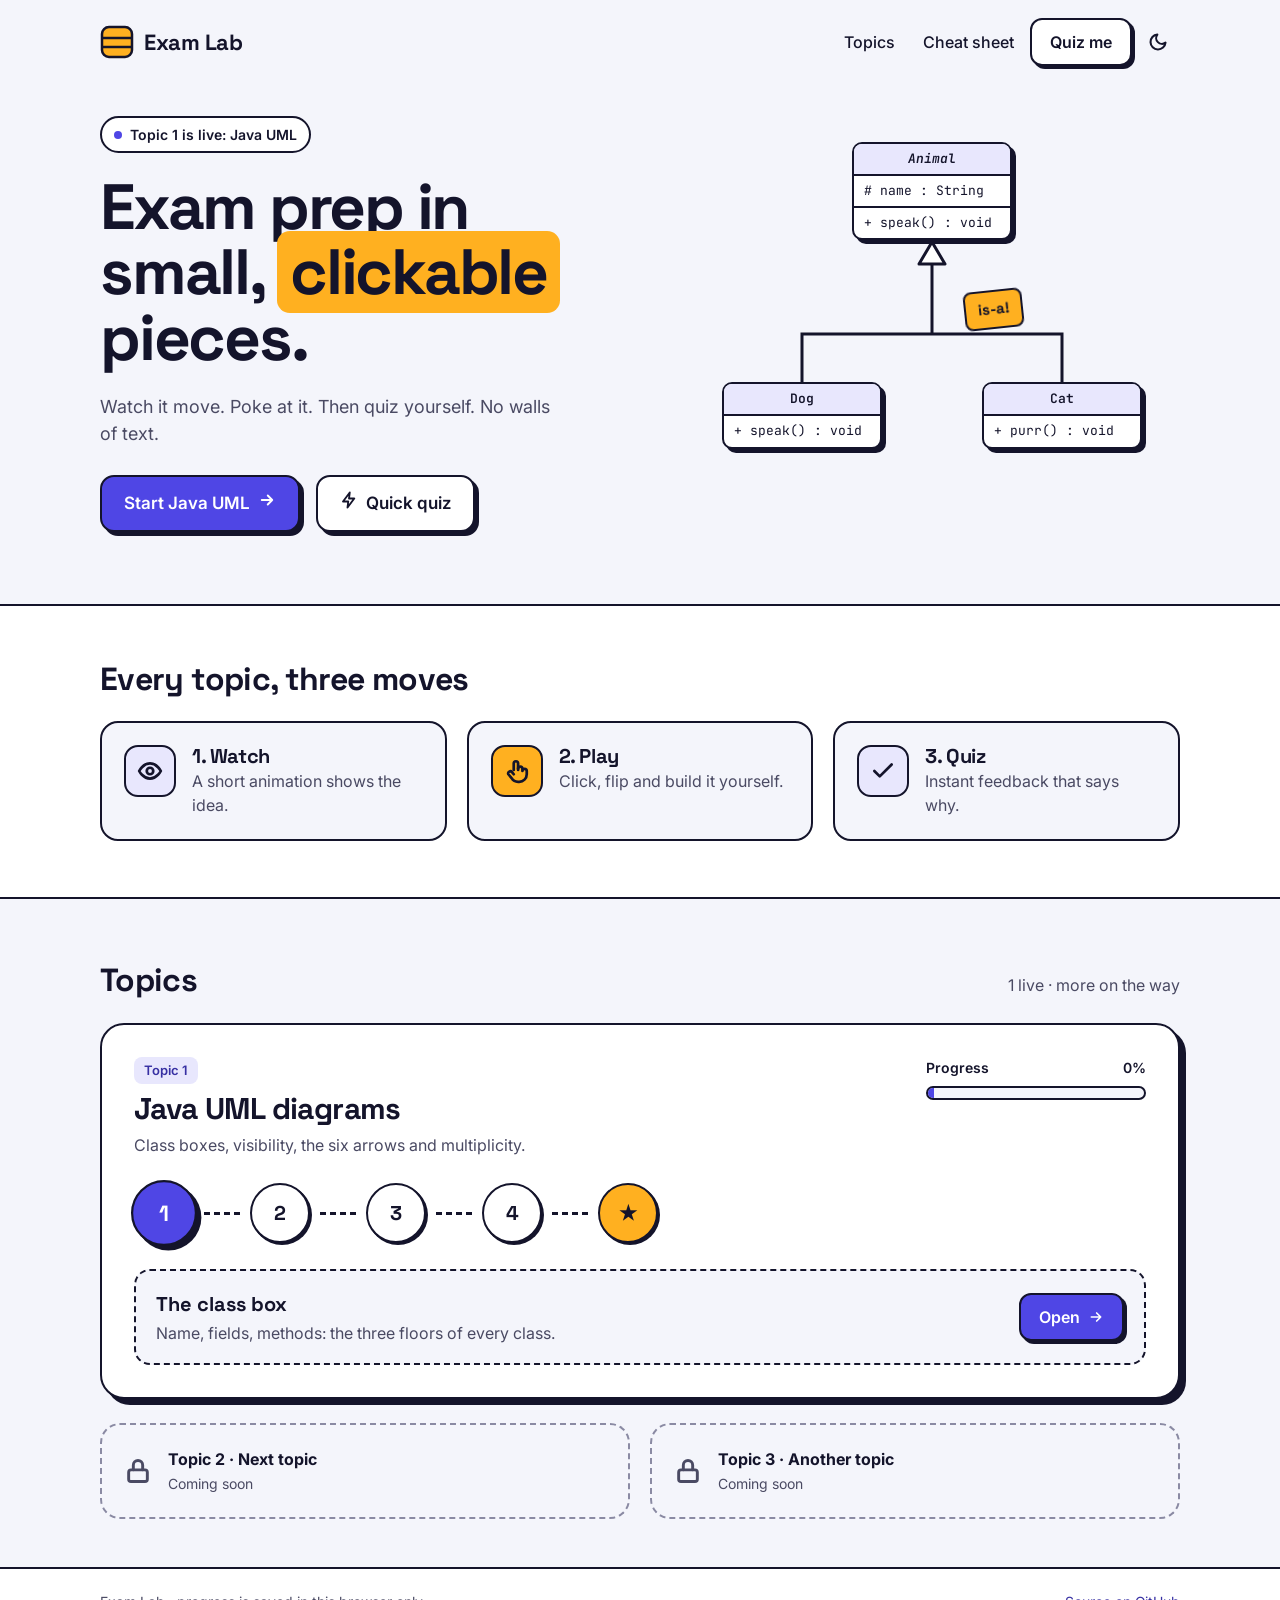
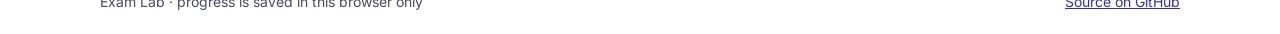
==== index.html @ b709fa50 "Add Exam Lab site with Java UML topic Static GitHub Pages site (no build step): home page with topic" ====
<!doctype html>
<html lang="en">
<head>
<meta charset="utf-8">
<meta name="viewport" content="width=device-width, initial-scale=1">
<title>Exam Lab</title>
<meta name="description" content="Exam prep in small, clickable pieces. Short animated lessons and quizzes, starting with Java UML diagrams.">
<link rel="icon" href="assets/favicon.svg" type="image/svg+xml">
<link rel="preconnect" href="https://fonts.googleapis.com">
<link rel="preconnect" href="https://fonts.gstatic.com" crossorigin>
<link rel="stylesheet" href="https://fonts.googleapis.com/css2?family=Inter:wght@400;500;600&family=JetBrains+Mono:wght@400;600&family=Space+Grotesk:wght@500;700&display=swap">
<link rel="stylesheet" href="assets/css/style.css">
<script>try{var t=localStorage.getItem('examlab:theme');if(t)document.documentElement.dataset.theme=t}catch(e){}</script>
<script type="module" src="assets/js/home.js"></script>
<style>
  .hero { display: flex; flex-wrap: wrap; gap: 48px; align-items: center; padding-top: 32px; padding-bottom: 72px; }
  .hero__copy { flex: 1 1 440px; min-width: 0; display: flex; flex-direction: column; gap: 22px; }
  .hero__title { font-size: clamp(40px, 6vw, 64px); line-height: 1.02; letter-spacing: -0.035em; }
  .hero__art { flex: 1 1 400px; min-width: 0; display: flex; justify-content: center; }
  .scene { position: relative; width: 460px; max-width: 100%; aspect-ratio: 460 / 380; animation: bob 5s ease-in-out infinite; }
  .scene svg.lines { position: absolute; inset: 0; width: 100%; height: 100%; color: var(--uml); }
  .scene .lines path { stroke: currentColor; stroke-width: 3; fill: none; stroke-dasharray: 600; animation: draw 1s .7s ease-out both; }
  .scene .lines path.up { animation: draw .6s 1.2s ease-out both; }
  .scene .lines polygon { stroke: currentColor; stroke-width: 3; stroke-linejoin: round; fill: var(--surface); animation: rise .4s 1.6s ease-out both; }
  .scene .uml { position: absolute; width: 34.8%; font-size: clamp(11px, 2.6vw, 13px); box-shadow: 4px 4px 0 var(--shadow); }
  .scene .uml__name { padding: 6px 10px; }
  .scene .uml__sec { padding: 6px 10px; }
  .scene .sticker { position: absolute; left: 57%; top: 41%; animation: sticker .5s 1.9s ease-out both; }
  .scene .sticker span {
    display: block; padding: 6px 12px; background: var(--sun); color: var(--on-sun); border: 2px solid var(--line); border-radius: 8px;
    font-family: "Space Grotesk", sans-serif; font-weight: 700; font-size: 15px; animation: wiggle 2.4s 2.6s ease-in-out infinite;
  }
  .band { background: var(--surface); border-top: 2px solid var(--line); border-bottom: 2px solid var(--line); }
  .band .wrap { padding-top: 56px; padding-bottom: 56px; }
  .moves { display: grid; grid-template-columns: repeat(auto-fit, minmax(240px, 1fr)); gap: 20px; }
  .move { display: flex; gap: 16px; align-items: flex-start; padding: 22px; border: 2px solid var(--line); border-radius: 18px; background: var(--soft); }
  .move__icon { flex: none; width: 52px; height: 52px; border-radius: 14px; border: 2px solid var(--line); display: flex; align-items: center; justify-content: center; background: var(--tint); color: var(--text); }
  .move__icon--sun { background: var(--sun); color: var(--on-sun); }
  .move h3 { font-size: 20px; margin-bottom: 2px; }
  .topic { display: flex; flex-direction: column; gap: 26px; box-shadow: 6px 6px 0 var(--shadow); border-radius: 24px; }
  .topic__title { font-size: clamp(24px, 3vw, 30px); }
  .path { display: flex; flex-wrap: wrap; align-items: center; gap: 10px; }
  .path__step { display: flex; align-items: center; gap: 10px; }
  .node {
    position: relative; width: 60px; height: 60px; border-radius: 50%; border: 2px solid var(--line); background: var(--surface); color: var(--text);
    box-shadow: 2px 2px 0 var(--shadow); font-family: "Space Grotesk", sans-serif; font-weight: 700; font-size: 20px; cursor: pointer; transition: all .2s ease;
  }
  .node--boss { background: var(--sun); color: var(--on-sun); }
  .node.is-done { background: var(--tint); }
  .node[aria-pressed="true"] { background: var(--accent); color: var(--on-accent); box-shadow: 4px 4px 0 var(--shadow); transform: scale(1.1); }
  .node__tick { position: absolute; right: -6px; top: -6px; width: 22px; height: 22px; border-radius: 50%; background: var(--accent); color: var(--on-accent); border: 2px solid var(--line); display: flex; align-items: center; justify-content: center; }
  .connector { width: 36px; border-top: 3px dashed var(--line); }
  .peek { display: flex; flex-wrap: wrap; gap: 16px; align-items: center; justify-content: space-between; padding: 18px 20px; border-radius: 16px; background: var(--soft); border: 2px dashed var(--line); }
  .peek__title { font-family: "Space Grotesk", sans-serif; font-weight: 700; font-size: 20px; }
  .soon { display: grid; grid-template-columns: repeat(auto-fit, minmax(280px, 1fr)); gap: 20px; }
  .soon__card { display: flex; gap: 16px; align-items: center; padding: 22px; border: 2px dashed var(--faint-line); border-radius: 20px; color: var(--muted); }
  .soon__card strong { color: var(--text); display: block; }
  @media (max-width: 520px) { .connector { width: 14px; } .node { width: 50px; height: 50px; font-size: 18px; } }
</style>
</head>
<body>
<div class="wrap">
  <header class="site-header">
    <a class="brand" href="index.html">
      <img src="assets/favicon.svg" width="34" height="34" alt="">
      <span>Exam Lab</span>
    </a>
    <nav class="nav" aria-label="Main">
      <a class="nav__link" href="#topics">Topics</a>
      <a class="nav__link" href="java-uml/relationships.html">Cheat sheet</a>
      <a class="btn" href="java-uml/quiz.html">Quiz me</a>
      <button class="btn btn--ghost btn--icon" type="button" data-theme-toggle aria-label="Switch theme"></button>
    </nav>
  </header>
</div>

<main>
  <section class="wrap hero">
    <div class="hero__copy rise">
      <span class="chip" style="align-self:flex-start"><span class="pulse-dot"></span>Topic 1 is live: Java UML</span>
      <h1 class="hero__title">Exam prep in small, <span class="hl">clickable</span> pieces.</h1>
      <p class="lead" style="max-width:460px">Watch it move. Poke at it. Then quiz yourself. No walls of text.</p>
      <div class="row" style="padding-top:6px">
        <a class="btn btn--primary btn--lg" id="start-btn" href="java-uml/class-box.html">Start Java UML <span data-icon="right"></span></a>
        <a class="btn btn--lg" href="java-uml/quiz.html"><span data-icon="bolt"></span> Quick quiz</a>
      </div>
    </div>

    <div class="hero__art" role="img" aria-label="Animated UML diagram: Dog and Cat both inherit from the abstract class Animal">
      <div class="scene">
        <svg class="lines" viewBox="0 0 460 380" aria-hidden="true">
          <path d="M100 248 V200 H360 V248"></path>
          <path class="up" d="M230 200 V130"></path>
          <polygon points="217,130 230,108 243,130"></polygon>
        </svg>
        <div class="uml rise" style="left:32.6%;top:2%;animation-delay:.1s">
          <div class="uml__name is-abstract"><span class="uml__title">Animal</span></div>
          <div class="uml__sec"># name : String</div>
          <div class="uml__sec">+ speak() : void</div>
        </div>
        <div class="uml rise" style="left:4.3%;top:65.3%;animation-delay:.3s">
          <div class="uml__name">Dog</div>
          <div class="uml__sec">+ speak() : void</div>
        </div>
        <div class="uml rise" style="left:60.9%;top:65.3%;animation-delay:.45s">
          <div class="uml__name">Cat</div>
          <div class="uml__sec">+ purr() : void</div>
        </div>
        <div class="sticker" aria-hidden="true"><span>is-a!</span></div>
      </div>
    </div>
  </section>

  <section class="band">
    <div class="wrap stack">
      <h2 class="section-title">Every topic, three moves</h2>
      <div class="moves">
        <div class="move"><div class="move__icon" data-icon="eye" data-size="26"></div><div><h3>1. Watch</h3><p class="muted">A short animation shows the idea.</p></div></div>
        <div class="move"><div class="move__icon move__icon--sun" data-icon="hand" data-size="26"></div><div><h3>2. Play</h3><p class="muted">Click, flip and build it yourself.</p></div></div>
        <div class="move"><div class="move__icon" data-icon="check" data-size="26"></div><div><h3>3. Quiz</h3><p class="muted">Instant feedback that says why.</p></div></div>
      </div>
    </div>
  </section>

  <section id="topics" class="wrap stack" style="padding-top:64px">
    <div class="row row--between" style="align-items:baseline">
      <h2 class="section-title">Topics</h2>
      <span class="muted" id="topic-count"></span>
    </div>
    <div id="topic-list" class="stack"></div>
    <div class="soon" id="soon-list"></div>
  </section>
</main>

<footer class="site-footer">
  <div class="wrap">
    <span>Exam Lab · progress is saved in this browser only</span>
    <a href="https://github.com/baydounlouai-maker/exam-prep">Source on GitHub</a>
  </div>
</footer>
</body>
</html>
---- assets/css/style.css ----
/* Exam Lab — shared styles. "Sticker notebook" look: chunky outlines, hard shadows. */

:root {
  --bg: #F4F5FB;
  --surface: #FFFFFF;
  --soft: #F4F5FB;
  --text: #14142B;
  --muted: #4A4A63;
  --line: #14142B;
  --shadow: #14142B;
  --uml: #14142B;
  --faint-line: #8A8AA3;
  --accent: #4F46E5;
  --accent-text: #3730A3;
  --on-accent: #FFFFFF;
  --tint: #E8E7FD;
  --sun: #FFB020;
  --on-sun: #14142B;
  --sun-tint: #FFF1D1;
  --code-bg: #1B1B33;
  --ok-bg: #E0E7FF;
  --ok-line: #4F46E5;
  --ok-ink: #3730A3;
  --bad-bg: #FFE8CC;
  --bad-line: #9A3412;
  --bad-ink: #9A3412;
  color-scheme: light;
}

@media (prefers-color-scheme: dark) {
  :root:not([data-theme="light"]) {
    --bg: #161627;
    --surface: #22223A;
    --soft: #1A1A2E;
    --text: #EDEDF7;
    --muted: #B9B9D0;
    --line: #05050C;
    --shadow: #05050C;
    --uml: #EDEDF7;
    --faint-line: #6B6B88;
    --accent: #5B53F0;
    --accent-text: #B7B3FF;
    --tint: #33325E;
    --sun-tint: #3B3016;
    --code-bg: #0E0E1C;
    --ok-bg: #2D2B66;
    --ok-line: #8E89FF;
    --ok-ink: #C9C6FF;
    --bad-bg: #43260F;
    --bad-line: #FB923C;
    --bad-ink: #FDBA74;
    color-scheme: dark;
  }
}

:root[data-theme="dark"] {
  --bg: #161627;
  --surface: #22223A;
  --soft: #1A1A2E;
  --text: #EDEDF7;
  --muted: #B9B9D0;
  --line: #05050C;
  --shadow: #05050C;
  --uml: #EDEDF7;
  --faint-line: #6B6B88;
  --accent: #5B53F0;
  --accent-text: #B7B3FF;
  --tint: #33325E;
  --sun-tint: #3B3016;
  --code-bg: #0E0E1C;
  --ok-bg: #2D2B66;
  --ok-line: #8E89FF;
  --ok-ink: #C9C6FF;
  --bad-bg: #43260F;
  --bad-line: #FB923C;
  --bad-ink: #FDBA74;
  color-scheme: dark;
}

/* ---------- Base ---------- */

*, *::before, *::after { box-sizing: border-box; }
html { scroll-behavior: smooth; }
body {
  margin: 0;
  background: var(--bg);
  color: var(--text);
  font: 16px/1.5 Inter, system-ui, -apple-system, "Segoe UI", sans-serif;
  -webkit-font-smoothing: antialiased;
}
h1, h2, h3 { font-family: "Space Grotesk", Inter, sans-serif; letter-spacing: -0.02em; line-height: 1.1; margin: 0; }
p { margin: 0; }
code, .mono { font-family: "JetBrains Mono", ui-monospace, SFMono-Regular, Menlo, monospace; }
a { color: var(--accent-text); }
button { font: inherit; color: inherit; }
:focus-visible { outline: 3px solid var(--sun); outline-offset: 3px; }
svg { flex: none; }

.wrap { max-width: 1120px; margin: 0 auto; padding: 0 20px; }
.wrap--narrow { max-width: 860px; }
.stack { display: flex; flex-direction: column; gap: 24px; }
.row { display: flex; flex-wrap: wrap; gap: 16px; align-items: center; }
.row--between { justify-content: space-between; }
.muted { color: var(--muted); }
.eyebrow { font-size: 14px; font-weight: 600; color: var(--accent-text); }
.page-title { font-size: clamp(32px, 4.5vw, 48px); letter-spacing: -0.03em; line-height: 1.05; }
.section-title { font-size: clamp(24px, 3vw, 32px); }
.lead { font-size: 18px; color: var(--muted); }
.sr-only {
  position: absolute; width: 1px; height: 1px; padding: 0; margin: -1px;
  overflow: hidden; clip: rect(0 0 0 0); white-space: nowrap; border: 0;
}

/* ---------- Header / footer ---------- */

.site-header { display: flex; flex-wrap: wrap; gap: 12px; align-items: center; justify-content: space-between; padding: 18px 0; }
.brand { display: inline-flex; align-items: center; gap: 10px; color: var(--text); text-decoration: none; }
.brand span { font-family: "Space Grotesk", sans-serif; font-weight: 700; font-size: 22px; letter-spacing: -0.02em; }
.nav { display: flex; flex-wrap: wrap; gap: 4px; align-items: center; }
.nav__link { padding: 10px 12px; border-radius: 10px; color: var(--text); text-decoration: none; font-weight: 500; }
.nav__link:hover { background: var(--tint); }
.back-link { display: inline-flex; align-items: center; gap: 8px; min-height: 44px; color: var(--text); text-decoration: none; font-weight: 600; }
.back-link:hover { color: var(--accent-text); }

.site-footer { border-top: 2px solid var(--line); background: var(--surface); margin-top: 48px; }
.site-footer .wrap { display: flex; flex-wrap: wrap; gap: 12px; justify-content: space-between; padding-top: 22px; padding-bottom: 22px; font-size: 14px; color: var(--muted); }

/* ---------- Buttons, chips ---------- */

.btn {
  display: inline-flex; align-items: center; justify-content: center; gap: 8px;
  min-height: 44px; padding: 10px 18px; border-radius: 12px;
  border: 2px solid var(--line); background: var(--surface); color: var(--text);
  box-shadow: 3px 3px 0 var(--shadow);
  font-weight: 600; text-decoration: none; cursor: pointer;
  transition: transform .15s ease, box-shadow .15s ease, background .2s ease;
}
.btn:hover { transform: translate(-2px, -2px); box-shadow: 5px 5px 0 var(--shadow); color: inherit; }
.btn:active { transform: translate(2px, 2px); box-shadow: 1px 1px 0 var(--shadow); }
.btn:disabled { opacity: .4; cursor: not-allowed; transform: none; box-shadow: 3px 3px 0 var(--shadow); }
.btn--primary, .btn--primary:hover { background: var(--accent); color: var(--on-accent); }
.btn--sun, .btn--sun:hover { background: var(--sun); color: var(--on-sun); }
.btn--lg { min-height: 52px; padding: 14px 22px; font-size: 17px; border-radius: 14px; box-shadow: 4px 4px 0 var(--shadow); }
.btn--icon { width: 44px; padding: 0; }
.btn--ghost { border-color: transparent; box-shadow: none; background: transparent; }
.btn--ghost:hover { box-shadow: none; transform: none; background: var(--tint); }

.chip {
  display: inline-flex; align-items: center; gap: 8px; padding: 6px 12px; border-radius: 999px;
  background: var(--surface); border: 2px solid var(--line); font-size: 14px; font-weight: 600;
}
.chip--accent { background: var(--accent); color: var(--on-accent); }
.pulse-dot { width: 8px; height: 8px; border-radius: 50%; background: var(--accent); animation: blink 1.6s ease-in-out infinite; }
.tag { align-self: flex-start; padding: 4px 10px; border-radius: 8px; background: var(--tint); color: var(--accent-text); font-size: 13px; font-weight: 600; }
.hl { background: var(--sun); color: var(--on-sun); padding: 0 .2em; border-radius: .2em; -webkit-box-decoration-break: clone; box-decoration-break: clone; }

.card { background: var(--surface); border: 2px solid var(--line); border-radius: 20px; box-shadow: 5px 5px 0 var(--shadow); }
.card--pad { padding: clamp(18px, 3.5vw, 32px); }
.panel { background: var(--surface); border: 2px solid var(--line); border-radius: 18px; padding: 18px 22px; }

.sticky {
  align-self: flex-start; max-width: 560px; padding: 16px 20px;
  background: var(--sun); color: var(--on-sun);
  border: 2px solid var(--line); border-radius: 6px; box-shadow: 4px 4px 0 var(--shadow);
  transform: rotate(-1.5deg);
}
.sticky strong { display: block; font-family: "Space Grotesk", sans-serif; font-size: 18px; }
.sticky code { font-weight: 600; }

/* ---------- Progress ---------- */

.bar { height: 14px; border-radius: 999px; background: var(--soft); border: 2px solid var(--line); overflow: hidden; }
.bar > span { display: block; height: 100%; width: 0; background: var(--accent); transition: width .6s cubic-bezier(.2, .8, .2, 1); }
.dots { display: flex; gap: 8px; align-items: center; }
.dots span { height: 12px; width: 12px; border-radius: 999px; border: 2px solid var(--line); background: var(--surface); transition: all .3s ease; }
.dots span.is-past { background: var(--accent); }
.dots span.is-on { width: 36px; background: var(--accent); }

/* ---------- Segmented tabs ---------- */

.tabs { display: flex; flex-wrap: wrap; gap: 12px; }
.tab {
  display: inline-flex; align-items: center; gap: 10px; min-height: 48px; padding: 10px 16px;
  border-radius: 14px; border: 2px solid var(--line); background: var(--surface); color: var(--text);
  box-shadow: 2px 2px 0 var(--shadow); font-weight: 600; cursor: pointer; transition: all .2s ease;
}
.tab:hover { transform: translateY(-2px); }
.tab__num { display: inline-flex; width: 26px; height: 26px; align-items: center; justify-content: center; border-radius: 50%; background: var(--tint); color: var(--text); font-size: 14px; }
.tab[aria-selected="true"] { background: var(--accent); color: var(--on-accent); box-shadow: 4px 4px 0 var(--shadow); }
.tab[aria-selected="true"] .tab__num { background: var(--sun); color: var(--on-sun); }
.tab.is-done:not([aria-selected="true"]) .tab__num { background: var(--accent); color: var(--on-accent); }

/* ---------- Code blocks ---------- */

.code { background: var(--code-bg); border: 2px solid var(--line); border-radius: 18px; overflow: hidden; color: #E6E6F5; min-width: 0; }
.code__bar { display: flex; gap: 8px; align-items: center; padding: 10px 16px; border-bottom: 1px solid #34345A; font: 13px "JetBrains Mono", monospace; color: #B4B4D4; }
.code__dot { width: 12px; height: 12px; border-radius: 50%; background: var(--sun); }
.code__dot + .code__dot { background: #B7B3FF; margin-right: 6px; }
.code pre { margin: 0; padding: 14px 18px; overflow-x: auto; font: 15px/1.75 "JetBrains Mono", monospace; }
.code pre.numbered { padding: 14px 0; }
.ln { display: flex; white-space: pre; padding-right: 18px; transition: background .3s ease, opacity .3s ease; }
.ln-no { flex: none; width: 44px; text-align: right; padding-right: 16px; color: #8C8CB0; user-select: none; }
.ln.is-hl { background: rgba(255, 176, 32, .22); }
.ln.is-dim { opacity: .5; }
.tk-kw { color: #B7B3FF; }
.tk-ty { color: #FFC857; }
.tk-an { color: #7DD3FC; }

/* ---------- UML class boxes ---------- */

.uml { border: 2px solid var(--uml); border-radius: 10px; overflow: hidden; background: var(--surface); color: var(--text); font: 15px/1.4 "JetBrains Mono", monospace; }
.uml__name { padding: 12px; text-align: center; font-weight: 600; background: var(--tint); display: flex; flex-direction: column; transition: background .3s ease; }
.uml__name.is-abstract .uml__title { font-style: italic; }
.uml__stereo { font-size: 12px; font-weight: 400; }
.uml__sec { border-top: 2px solid var(--uml); padding: 10px 12px; display: flex; flex-direction: column; gap: 6px; transition: background .3s ease; }
.uml__sec--empty { padding: 6px; min-height: 14px; }
.uml .is-hl { background: var(--sun-tint); }
.uml__row { display: flex; align-items: center; gap: 8px; white-space: nowrap; }
.uml__row.is-static .uml__txt { text-decoration: underline; text-underline-offset: 3px; }
.uml__row.is-flash { animation: bump .5s ease-out; }
.vis { display: inline-flex; width: 26px; height: 26px; flex: none; align-items: center; justify-content: center; border-radius: 7px; border: 2px solid transparent; font-weight: 600; transition: all .3s ease; }
.vis.is-hl { background: var(--sun); color: var(--on-sun); border-color: var(--line); transform: scale(1.15); }
.uml--box { flex: 0 1 160px; min-width: 92px; text-align: center; box-shadow: 3px 3px 0 var(--shadow); }
.uml--box .uml__name { padding: 12px 6px; }

/* ---------- Relationship arrows ---------- */

.arrow { display: block; width: 100%; height: auto; overflow: visible; color: var(--uml); }
.arrow line, .arrow polyline, .arrow polygon { stroke: currentColor; stroke-linejoin: round; stroke-linecap: round; }
.arrow .hollow { fill: var(--hollow, var(--surface)); }
.arrow .solid { fill: currentColor; }
.arrow .anim-line { transform-box: fill-box; transform-origin: left center; animation: grow .55s ease-out both; }
.arrow .anim-head { transform-box: fill-box; transform-origin: center; animation: pop .35s .5s ease-out both; }
.arrow .anim-dia { transform-box: fill-box; transform-origin: center; animation: pop .35s .1s ease-out both; }

.stage { display: flex; align-items: center; }
.stage__link { position: relative; flex: 1 1 240px; min-width: 0; }
.stage__word {
  position: absolute; left: 50%; top: -48px; transform: translateX(-50%);
  white-space: nowrap;
}
.stage__word span {
  display: inline-block; padding: 6px 12px; background: var(--sun); color: var(--on-sun);
  border: 2px solid var(--line); border-radius: 8px;
  font-family: "Space Grotesk", sans-serif; font-weight: 700; font-size: 16px;
  animation: drop .4s .55s ease-out both;
}
.mult { position: absolute; bottom: -26px; font: 600 15px "JetBrains Mono", monospace; color: var(--accent-text); animation: pop .3s ease-out both; }
.mult--l { left: 8px; }
.mult--r { right: 8px; }

/* ---------- Flip cards ---------- */

.flips { display: grid; grid-template-columns: repeat(auto-fit, minmax(190px, 1fr)); gap: 18px; }
.flip { height: 160px; padding: 0; border: 0; background: none; perspective: 900px; cursor: pointer; text-align: center; }
.flip__inner { position: relative; display: block; width: 100%; height: 100%; transform-style: preserve-3d; transition: transform .55s cubic-bezier(.2, .8, .25, 1.25); }
.flip[aria-pressed="true"] .flip__inner { transform: rotateY(180deg); }
.flip__face {
  position: absolute; inset: 0; display: flex; flex-direction: column; align-items: center; justify-content: center; gap: 6px; padding: 12px;
  border: 2px solid var(--line); border-radius: 18px; background: var(--surface); box-shadow: 4px 4px 0 var(--shadow);
  -webkit-backface-visibility: hidden; backface-visibility: hidden;
}
.flip__face--back { transform: rotateY(180deg); background: var(--accent); color: var(--on-accent); }
.flip__sym { font: 600 60px/1 "JetBrains Mono", monospace; }
.flip__hint { font-size: 13px; color: var(--muted); }
.flip__word { font-family: "Space Grotesk", sans-serif; font-size: 28px; font-weight: 700; }

/* ---------- Switch ---------- */

.switch { display: inline-flex; align-items: center; gap: 10px; min-height: 44px; padding: 6px 8px; border: 0; background: none; font-weight: 600; cursor: pointer; }
.switch__track { position: relative; width: 50px; height: 28px; border-radius: 999px; border: 2px solid var(--line); background: var(--tint); transition: background .2s ease; }
.switch__knob { position: absolute; top: 2px; left: 2px; width: 20px; height: 20px; border-radius: 50%; background: #FFFFFF; border: 2px solid var(--line); transition: left .2s ease; }
.switch[aria-checked="true"] .switch__track { background: var(--accent); }
.switch[aria-checked="true"] .switch__knob { left: 24px; }

/* ---------- Answer options (quiz + mini checks) ---------- */

.opts { display: grid; grid-template-columns: repeat(auto-fit, minmax(240px, 1fr)); gap: 12px; }
.opt {
  display: flex; align-items: center; gap: 12px; min-height: 56px; padding: 10px 14px; border-radius: 14px;
  border: 2px solid var(--line); background: var(--surface); color: var(--text); box-shadow: 3px 3px 0 var(--shadow);
  font-weight: 600; font-size: 17px; text-align: left; cursor: pointer; transition: background .2s ease, opacity .2s ease, transform .15s ease;
}
.opt:hover:not([aria-disabled="true"]) { transform: translate(-1px, -2px); }
.opt[aria-disabled="true"] { cursor: default; }
.opt__letter { flex: none; display: inline-flex; width: 30px; height: 30px; align-items: center; justify-content: center; border-radius: 8px; border: 2px solid var(--line); background: var(--surface); font-size: 14px; }
.opt__text { flex: 1; }
.opt__text.mono { font-size: 15px; }
.opt.is-right { background: var(--ok-bg); border-color: var(--ok-line); animation: bump .4s ease-out; }
.opt.is-wrong { background: var(--bad-bg); border-color: var(--bad-line); animation: shake .4s ease-in-out; }
.opt.is-dim { opacity: .5; }
.opt__mark { animation: pop .3s ease-out both; }
.opt.is-right .opt__mark { color: var(--ok-ink); }
.opt.is-wrong .opt__mark { color: var(--bad-ink); }

.feedback {
  display: flex; flex-wrap: wrap; gap: 16px; align-items: center; justify-content: space-between;
  padding: 16px 20px; border-radius: 16px; border: 2px solid var(--line); animation: rise .35s ease-out both;
}
.feedback.is-right { background: var(--ok-bg); }
.feedback.is-wrong { background: var(--sun-tint); }
.feedback__body { display: flex; gap: 14px; align-items: center; flex: 1 1 360px; min-width: 0; }
.feedback__title { display: block; font-family: "Space Grotesk", sans-serif; font-weight: 700; font-size: 20px; }
.badge-icon {
  position: relative; flex: none; width: 44px; height: 44px; border-radius: 50%;
  border: 2px solid var(--line); background: var(--surface); display: flex; align-items: center; justify-content: center;
}

/* Confetti-ish burst */
.burst { position: absolute; left: 50%; top: 50%; width: 0; height: 0; pointer-events: none; }
.burst i { position: absolute; left: 0; top: 0; width: 0; height: 0; }
.burst i::after {
  content: ""; position: absolute; width: 10px; height: 10px; margin: -5px; border-radius: 50%;
  background: var(--c); border: 1.5px solid var(--line); animation: fly .75s ease-out both;
}

/* ---------- Animations ---------- */

@keyframes rise { from { opacity: 0; transform: translateY(16px); } to { opacity: 1; transform: none; } }
@keyframes grow { from { transform: scaleX(0); } to { transform: scaleX(1); } }
@keyframes pop { 0% { opacity: 0; transform: scale(0); } 70% { opacity: 1; transform: scale(1.2); } 100% { opacity: 1; transform: scale(1); } }
@keyframes drop { from { opacity: 0; transform: translateY(-14px) rotate(-4deg); } to { opacity: 1; transform: translateY(0) rotate(-4deg); } }
@keyframes bump { 0% { transform: scale(1); } 40% { transform: scale(1.04); } 100% { transform: scale(1); } }
@keyframes shake { 0%, 100% { transform: translateX(0); } 20% { transform: translateX(-8px); } 40% { transform: translateX(7px); } 60% { transform: translateX(-5px); } 80% { transform: translateX(3px); } }
@keyframes fly { from { transform: translateX(0) scale(1); opacity: 1; } to { transform: translateX(58px) scale(.4); opacity: 0; } }
@keyframes blink { 0%, 100% { opacity: 1; } 50% { opacity: .25; } }
@keyframes bob { 0%, 100% { transform: translateY(0); } 50% { transform: translateY(-8px); } }
@keyframes draw { from { stroke-dashoffset: 600; } to { stroke-dashoffset: 0; } }
@keyframes sticker { 0% { opacity: 0; transform: scale(.4) rotate(-6deg); } 70% { opacity: 1; transform: scale(1.12) rotate(-6deg); } 100% { opacity: 1; transform: scale(1) rotate(-6deg); } }
@keyframes wiggle { 0%, 100% { transform: rotate(-6deg); } 50% { transform: rotate(4deg); } }
@keyframes flicker { 0%, 100% { transform: scale(1) rotate(-3deg); } 50% { transform: scale(1.12) rotate(3deg); } }

.rise { animation: rise .45s ease-out both; }
.rise-1 { animation-delay: .08s; }
.rise-2 { animation-delay: .16s; }
.rise-3 { animation-delay: .24s; }

@media (prefers-reduced-motion: reduce) {
  *, *::before, *::after {
    animation-duration: .001ms !important;
    animation-delay: 0s !important;
    animation-iteration-count: 1 !important;
    transition-duration: .001ms !important;
    scroll-behavior: auto !important;
  }
}
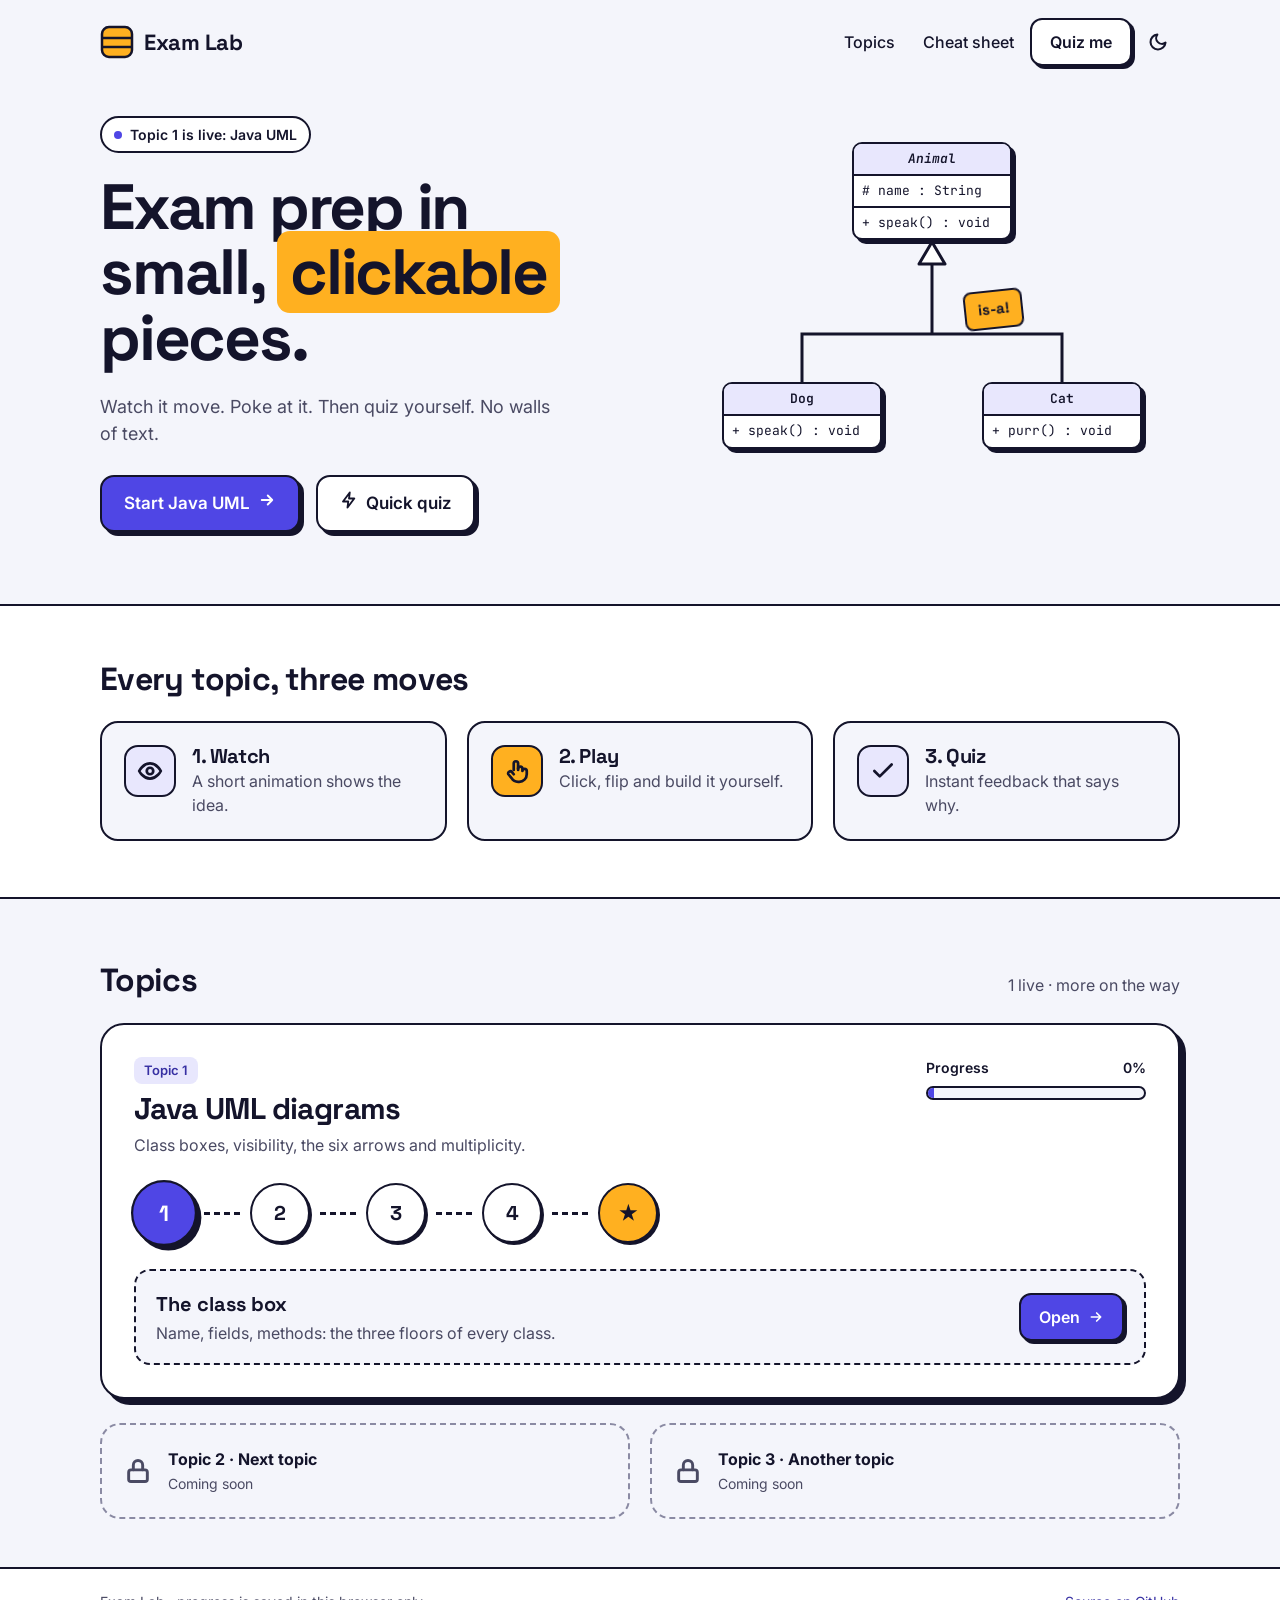
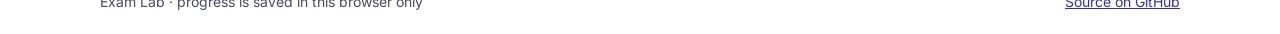
==== commit c3650df5: "Keep hero diagram text on one line Co-Authored-By: Claude Opus 5.5 <noreply@anthropic.com>" ====
--- a/index.html
+++ b/index.html
@@ -24,7 +24,7 @@
   .scene .lines polygon { stroke: currentColor; stroke-width: 3; stroke-linejoin: round; fill: var(--surface); animation: rise .4s 1.6s ease-out both; }
   .scene .uml { position: absolute; width: 34.8%; font-size: clamp(11px, 2.6vw, 13px); box-shadow: 4px 4px 0 var(--shadow); }
   .scene .uml__name { padding: 6px 10px; }
-  .scene .uml__sec { padding: 6px 10px; }
+  .scene .uml__sec { padding: 6px 8px; white-space: nowrap; overflow: hidden; text-overflow: ellipsis; }
   .scene .sticker { position: absolute; left: 57%; top: 41%; animation: sticker .5s 1.9s ease-out both; }
   .scene .sticker span {
     display: block; padding: 6px 12px; background: var(--sun); color: var(--on-sun); border: 2px solid var(--line); border-radius: 8px;
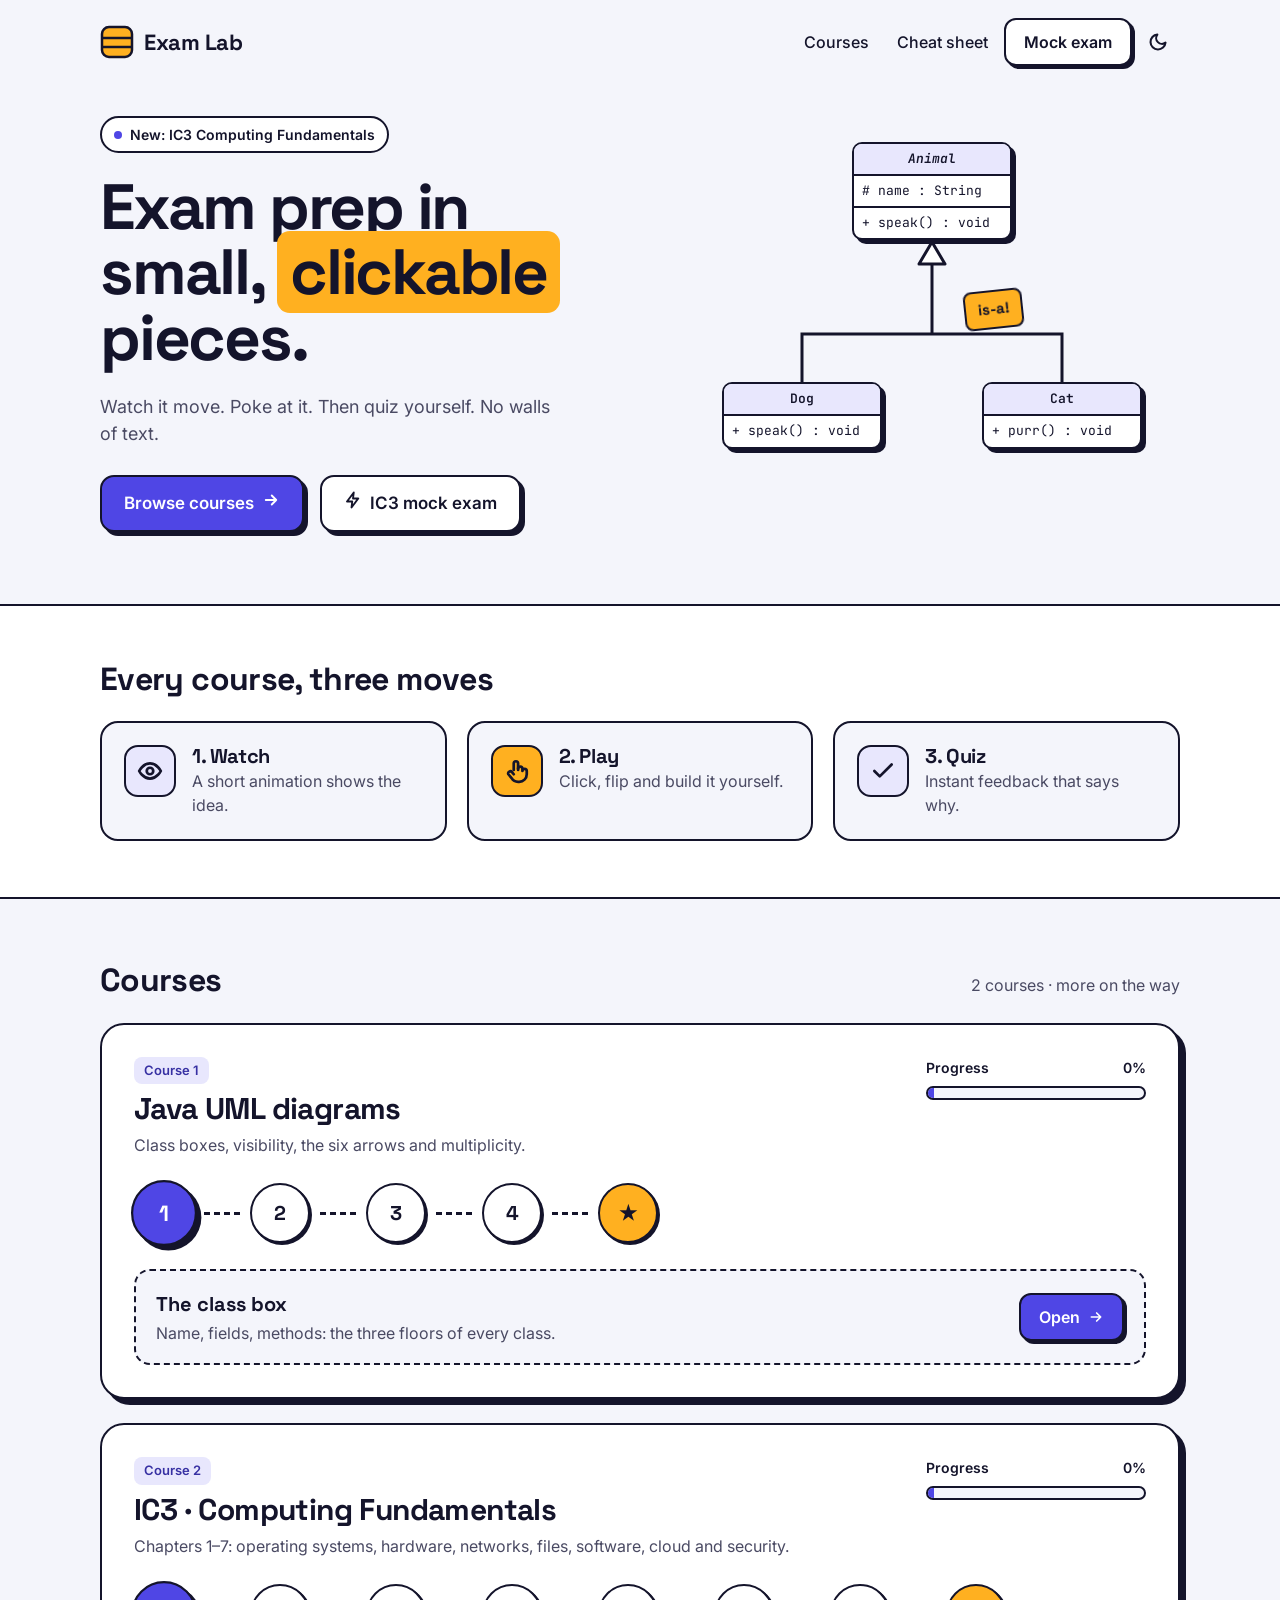
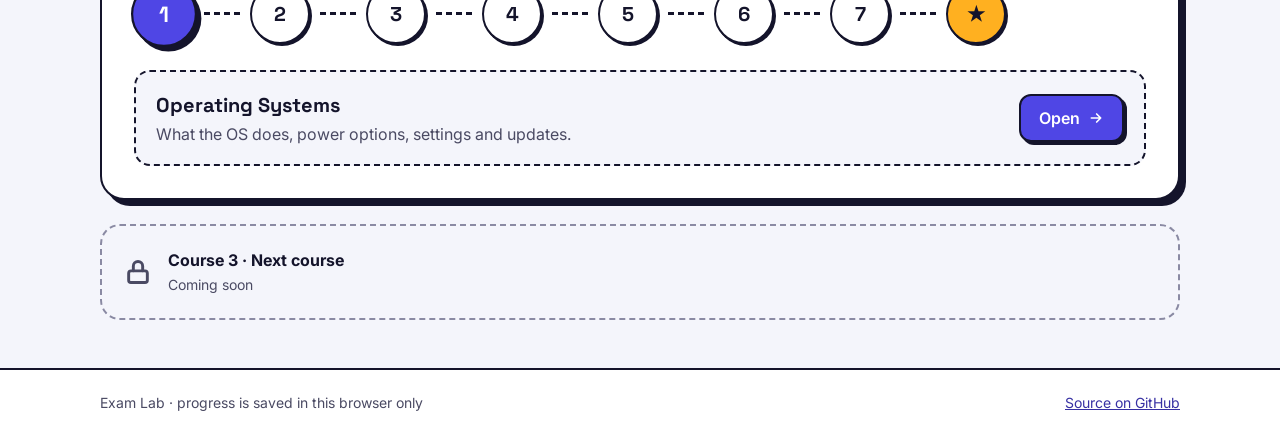
==== commit 07b44a1f: "Add IC3 Computing Fundamentals course and turn home into a course list - IC3 GS5 chapters 1-7 as dat" ====
--- a/index.html
+++ b/index.html
@@ -4,7 +4,7 @@
 <meta charset="utf-8">
 <meta name="viewport" content="width=device-width, initial-scale=1">
 <title>Exam Lab</title>
-<meta name="description" content="Exam prep in small, clickable pieces. Short animated lessons and quizzes, starting with Java UML diagrams.">
+<meta name="description" content="Exam prep in small, clickable pieces. Short animated lessons and quizzes: Java UML diagrams and IC3 Computing Fundamentals.">
 <link rel="icon" href="assets/favicon.svg" type="image/svg+xml">
 <link rel="preconnect" href="https://fonts.googleapis.com">
 <link rel="preconnect" href="https://fonts.gstatic.com" crossorigin>
@@ -66,9 +66,9 @@
       <span>Exam Lab</span>
     </a>
     <nav class="nav" aria-label="Main">
-      <a class="nav__link" href="#topics">Topics</a>
+      <a class="nav__link" href="#courses">Courses</a>
       <a class="nav__link" href="java-uml/relationships.html">Cheat sheet</a>
-      <a class="btn" href="java-uml/quiz.html">Quiz me</a>
+      <a class="btn" href="ic3/exam.html">Mock exam</a>
       <button class="btn btn--ghost btn--icon" type="button" data-theme-toggle aria-label="Switch theme"></button>
     </nav>
   </header>
@@ -77,12 +77,12 @@
 <main>
   <section class="wrap hero">
     <div class="hero__copy rise">
-      <span class="chip" style="align-self:flex-start"><span class="pulse-dot"></span>Topic 1 is live: Java UML</span>
+      <span class="chip" style="align-self:flex-start"><span class="pulse-dot"></span>New: IC3 Computing Fundamentals</span>
       <h1 class="hero__title">Exam prep in small, <span class="hl">clickable</span> pieces.</h1>
       <p class="lead" style="max-width:460px">Watch it move. Poke at it. Then quiz yourself. No walls of text.</p>
       <div class="row" style="padding-top:6px">
-        <a class="btn btn--primary btn--lg" id="start-btn" href="java-uml/class-box.html">Start Java UML <span data-icon="right"></span></a>
-        <a class="btn btn--lg" href="java-uml/quiz.html"><span data-icon="bolt"></span> Quick quiz</a>
+        <a class="btn btn--primary btn--lg" href="#courses">Browse courses <span data-icon="right"></span></a>
+        <a class="btn btn--lg" href="ic3/exam.html"><span data-icon="bolt"></span> IC3 mock exam</a>
       </div>
     </div>
 
@@ -113,7 +113,7 @@
 
   <section class="band">
     <div class="wrap stack">
-      <h2 class="section-title">Every topic, three moves</h2>
+      <h2 class="section-title">Every course, three moves</h2>
       <div class="moves">
         <div class="move"><div class="move__icon" data-icon="eye" data-size="26"></div><div><h3>1. Watch</h3><p class="muted">A short animation shows the idea.</p></div></div>
         <div class="move"><div class="move__icon move__icon--sun" data-icon="hand" data-size="26"></div><div><h3>2. Play</h3><p class="muted">Click, flip and build it yourself.</p></div></div>
@@ -122,9 +122,9 @@
     </div>
   </section>
 
-  <section id="topics" class="wrap stack" style="padding-top:64px">
+  <section id="courses" class="wrap stack" style="padding-top:64px">
     <div class="row row--between" style="align-items:baseline">
-      <h2 class="section-title">Topics</h2>
+      <h2 class="section-title">Courses</h2>
       <span class="muted" id="topic-count"></span>
     </div>
     <div id="topic-list" class="stack"></div>
--- a/assets/css/style.css
+++ b/assets/css/style.css
@@ -164,7 +164,7 @@
   border: 2px solid var(--line); border-radius: 6px; box-shadow: 4px 4px 0 var(--shadow);
   transform: rotate(-1.5deg);
 }
-.sticky strong { display: block; font-family: "Space Grotesk", sans-serif; font-size: 18px; }
+.sticky > strong { display: block; font-family: "Space Grotesk", sans-serif; font-size: 18px; }
 .sticky code { font-weight: 600; }
 
 /* ---------- Progress ---------- */
@@ -344,3 +344,18 @@
     scroll-behavior: auto !important;
   }
 }
+
+/* ---------- Exam pages (shared by every course) ---------- */
+
+.qcard { display: flex; flex-direction: column; gap: 22px; box-shadow: 6px 6px 0 var(--shadow); }
+.qtitle { font-size: clamp(22px, 3.2vw, 30px); line-height: 1.2; }
+.diagram { padding: 18px; border-radius: 16px; background: var(--soft); border: 2px dashed var(--faint-line); }
+.flame.is-hot svg { animation: flicker .8s ease-in-out infinite; }
+.ring { position: relative; width: 170px; height: 170px; border-radius: 50%; border: 2px solid var(--line); display: flex; align-items: center; justify-content: center; animation: pop .6s ease-out both; }
+.ring__inner { width: 124px; height: 124px; border-radius: 50%; border: 2px solid var(--line); background: var(--surface); display: flex; align-items: center; justify-content: center; font: 700 36px "Space Grotesk", sans-serif; }
+.results { display: flex; flex-direction: column; align-items: center; gap: 20px; text-align: center; box-shadow: 6px 6px 0 var(--shadow); }
+.mistakes { width: 100%; max-width: 600px; display: flex; flex-direction: column; gap: 10px; text-align: left; }
+.mistake { padding: 12px 16px; border-radius: 12px; background: var(--sun-tint); border: 2px solid var(--line); }
+
+/* Thin reading-progress bar at the very top of long lesson pages */
+.scroll-progress { position: fixed; left: 0; top: 0; height: 4px; width: 100%; background: var(--accent); transform-origin: left center; transform: scaleX(0); z-index: 20; }
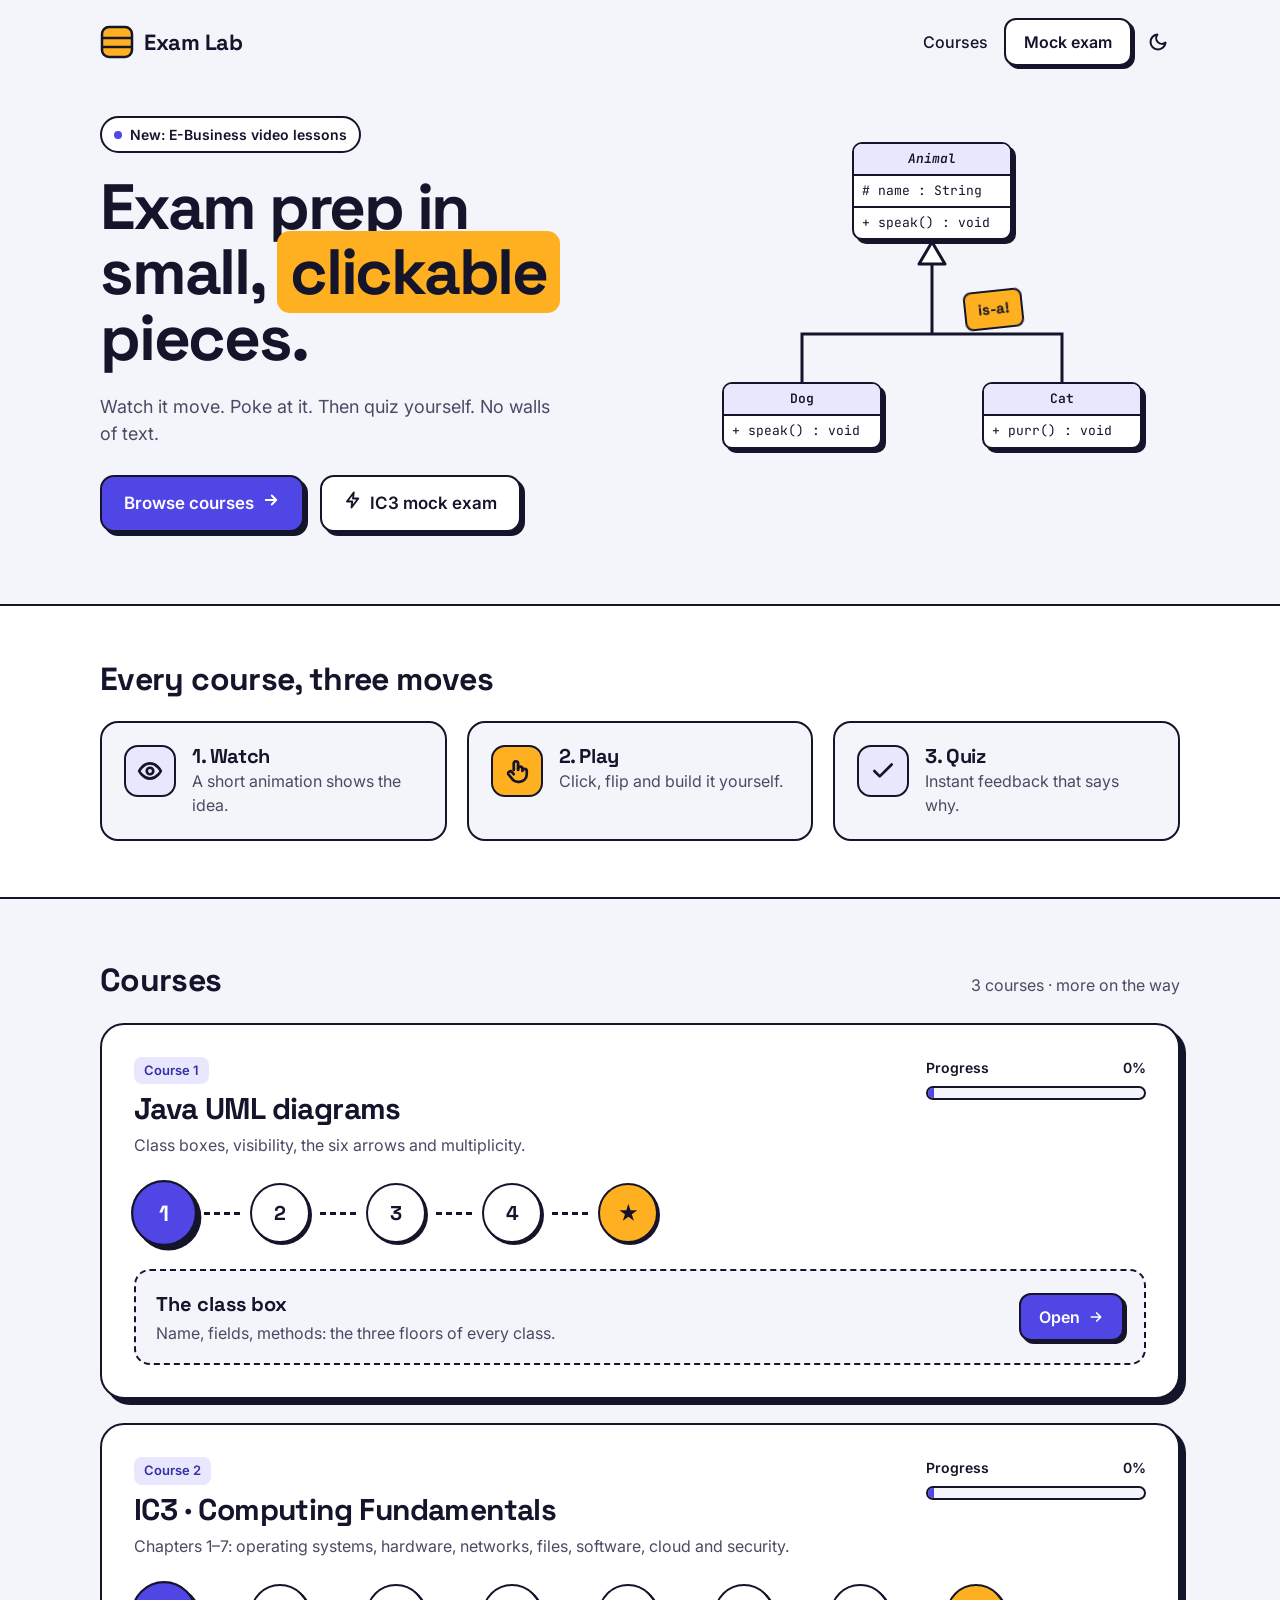
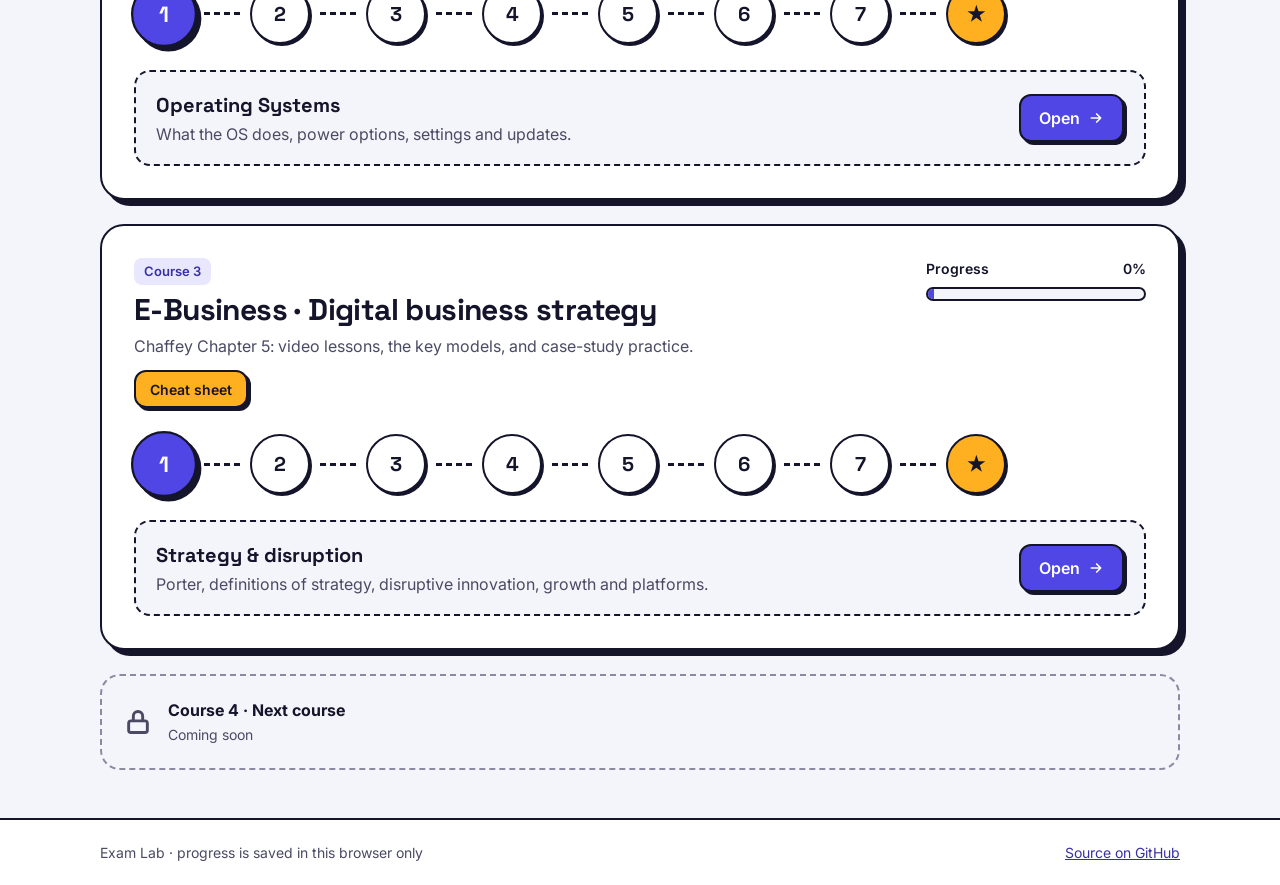
==== commit 9eaf20b3: "Add E-Business course: Chapter 5 video lessons, case-study final, cheat sheet - 7 lessons on Chaffey" ====
--- a/index.html
+++ b/index.html
@@ -4,7 +4,7 @@
 <meta charset="utf-8">
 <meta name="viewport" content="width=device-width, initial-scale=1">
 <title>Exam Lab</title>
-<meta name="description" content="Exam prep in small, clickable pieces. Short animated lessons and quizzes: Java UML diagrams and IC3 Computing Fundamentals.">
+<meta name="description" content="Exam prep in small, clickable pieces. Short animated lessons and quizzes: Java UML diagrams, IC3 Computing Fundamentals and E-Business.">
 <link rel="icon" href="assets/favicon.svg" type="image/svg+xml">
 <link rel="preconnect" href="https://fonts.googleapis.com">
 <link rel="preconnect" href="https://fonts.gstatic.com" crossorigin>
@@ -67,7 +67,6 @@
     </a>
     <nav class="nav" aria-label="Main">
       <a class="nav__link" href="#courses">Courses</a>
-      <a class="nav__link" href="java-uml/relationships.html">Cheat sheet</a>
       <a class="btn" href="ic3/exam.html">Mock exam</a>
       <button class="btn btn--ghost btn--icon" type="button" data-theme-toggle aria-label="Switch theme"></button>
     </nav>
@@ -77,7 +76,7 @@
 <main>
   <section class="wrap hero">
     <div class="hero__copy rise">
-      <span class="chip" style="align-self:flex-start"><span class="pulse-dot"></span>New: IC3 Computing Fundamentals</span>
+      <span class="chip" style="align-self:flex-start"><span class="pulse-dot"></span>New: E-Business video lessons</span>
       <h1 class="hero__title">Exam prep in small, <span class="hl">clickable</span> pieces.</h1>
       <p class="lead" style="max-width:460px">Watch it move. Poke at it. Then quiz yourself. No walls of text.</p>
       <div class="row" style="padding-top:6px">
--- a/assets/css/style.css
+++ b/assets/css/style.css
@@ -80,6 +80,7 @@
 /* ---------- Base ---------- */
 
 *, *::before, *::after { box-sizing: border-box; }
+[hidden] { display: none !important; }
 html { scroll-behavior: smooth; }
 body {
   margin: 0;
